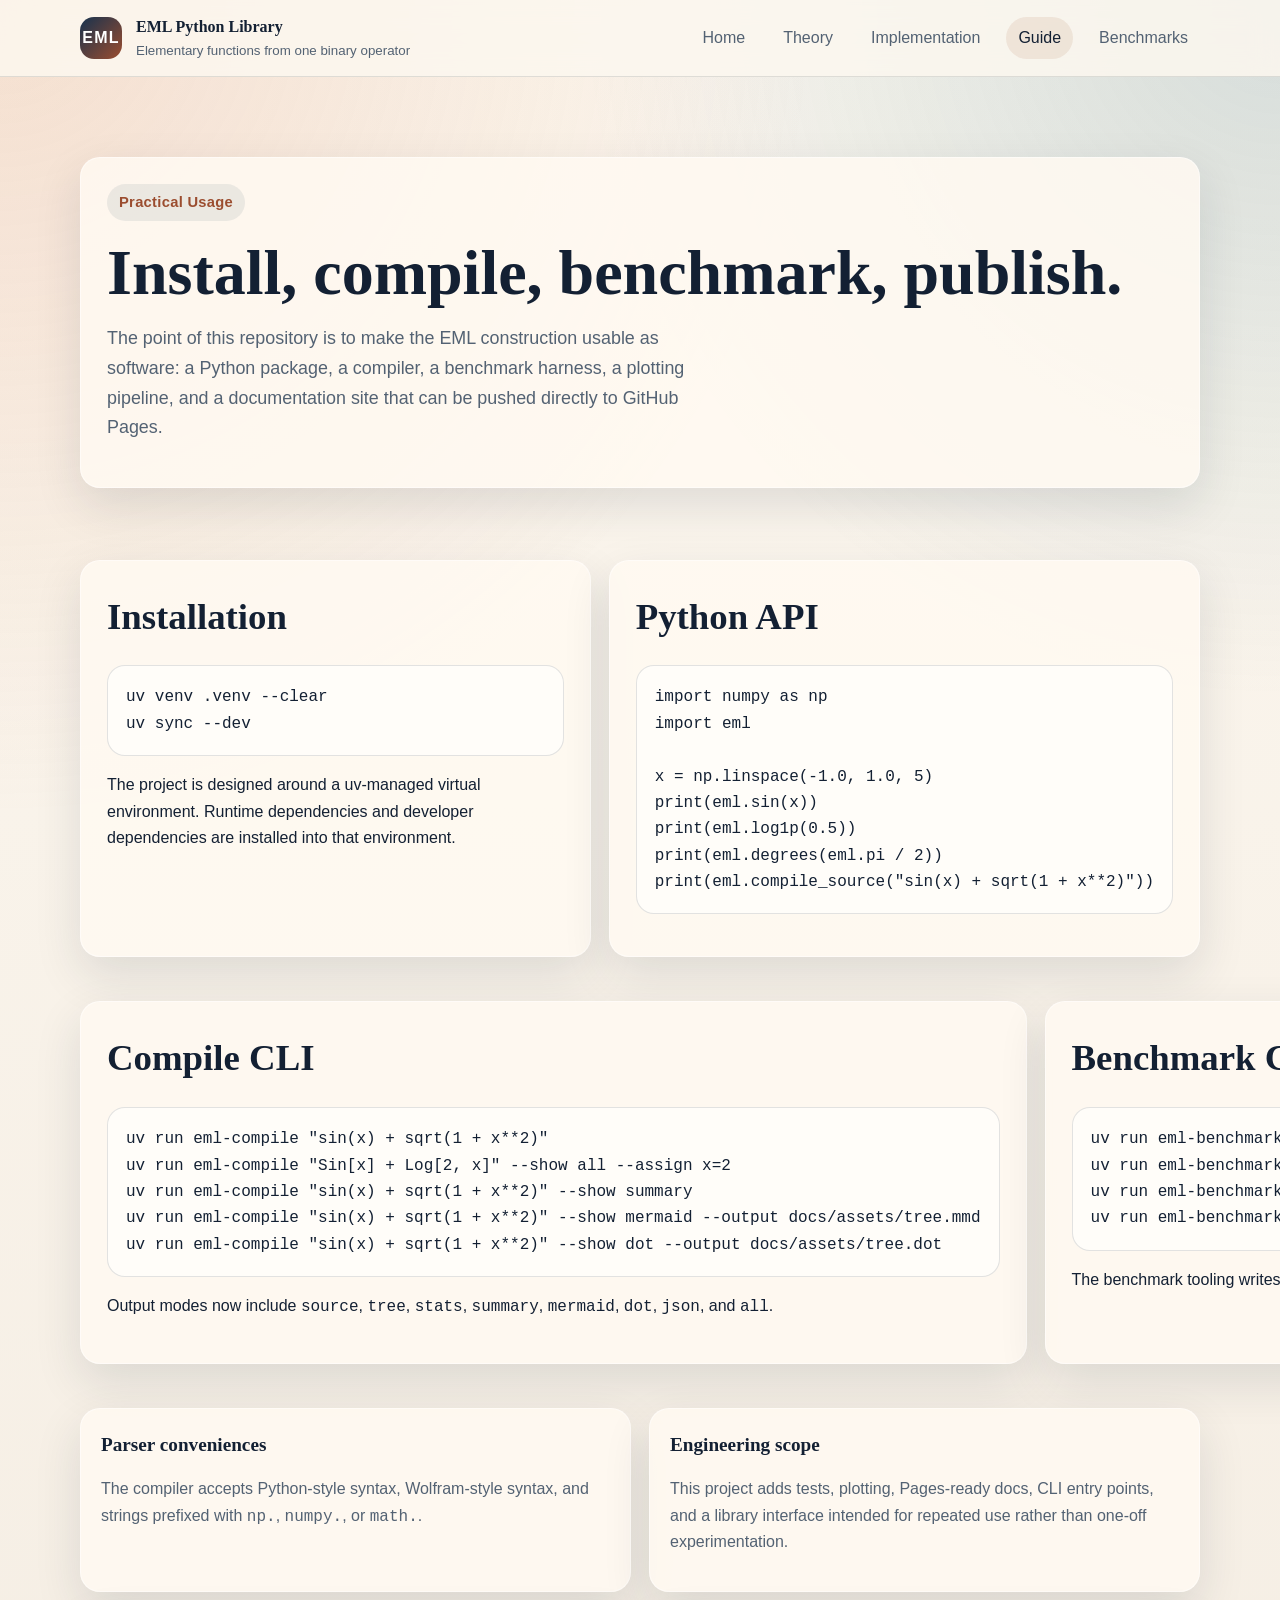
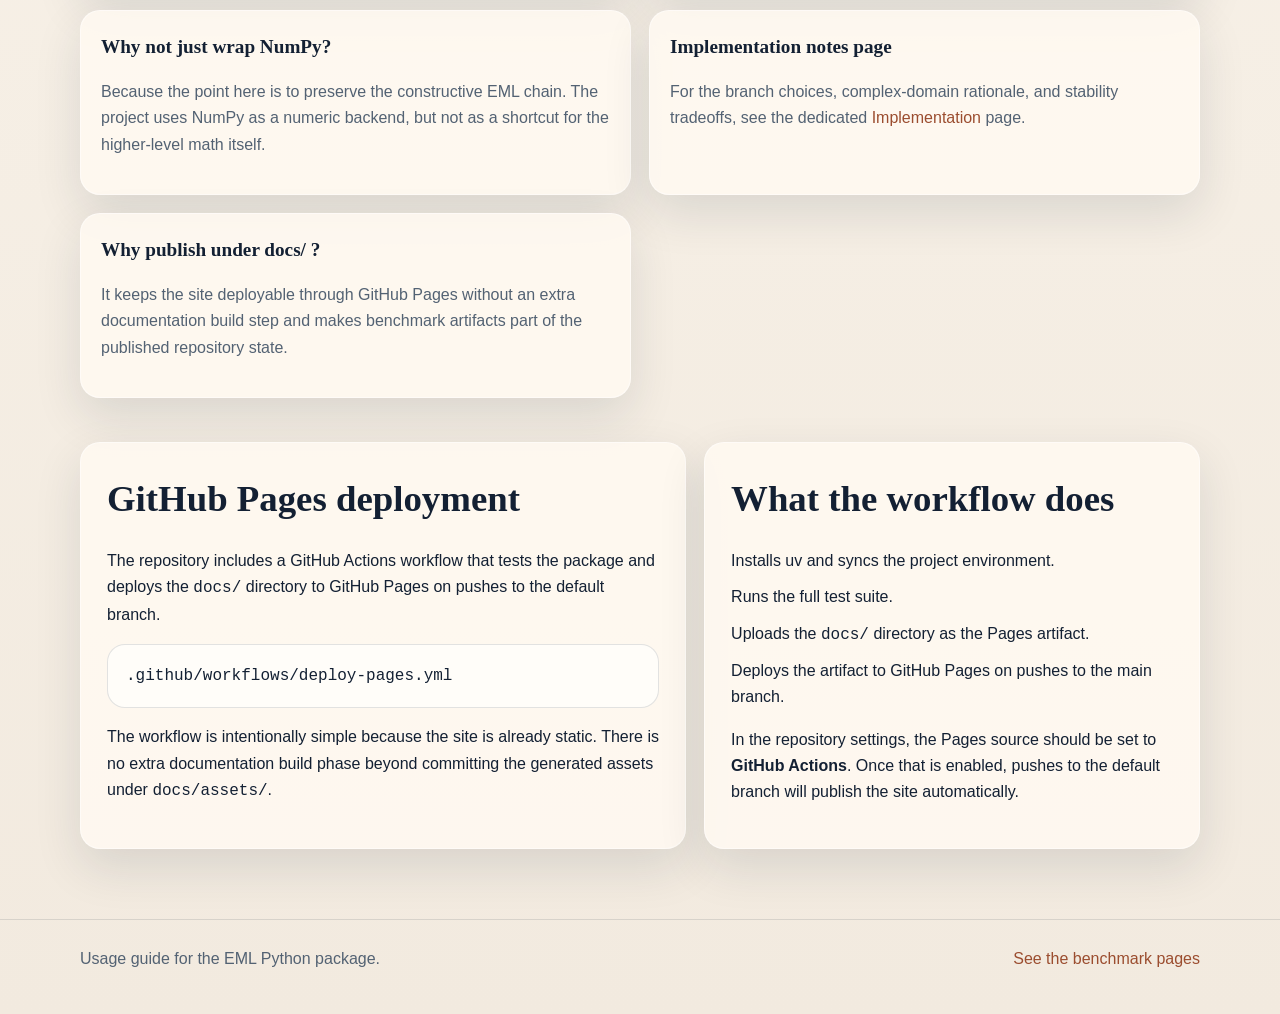
==== docs/guide.html @ c5f2e176 "Initial EML implementation" ====
<!DOCTYPE html>
<html lang="en">
  <head>
    <meta charset="utf-8" />
    <meta name="viewport" content="width=device-width, initial-scale=1" />
    <title>EML Guide</title>
    <meta name="description" content="Installation, Python API usage, compile CLI usage, and benchmark commands for the EML library." />
    <link rel="stylesheet" href="assets/site.css" />
  </head>
  <body>
    <div class="site-shell">
      <header class="site-header">
        <div class="site-header-inner">
          <a class="brand" href="index.html">
            <span class="brand-mark">EML</span>
            <span class="brand-copy">
              <strong>EML Python Library</strong>
              <small>Elementary functions from one binary operator</small>
            </span>
          </a>
          <nav class="nav">
            <a href="index.html">Home</a>
            <a href="theory.html">Theory</a>
            <a href="implementation.html">Implementation</a>
            <a class="active" href="guide.html">Guide</a>
            <a href="benchmarks.html">Benchmarks</a>
          </nav>
        </div>
      </header>

      <main class="content">
        <section class="hero">
          <div class="hero-card">
            <span class="eyebrow">Practical Usage</span>
            <h1>Install, compile, benchmark, publish.</h1>
            <p class="lead">
              The point of this repository is to make the EML construction usable as software: a Python package, a compiler, a benchmark harness,
              a plotting pipeline, and a documentation site that can be pushed directly to GitHub Pages.
            </p>
          </div>
        </section>

        <section class="section two-column">
          <article class="panel">
            <h2>Installation</h2>
            <pre class="code-block">uv venv .venv --clear
uv sync --dev</pre>
            <p>
              The project is designed around a uv-managed virtual environment. Runtime dependencies and developer dependencies are installed into that environment.
            </p>
          </article>
          <article class="panel">
            <h2>Python API</h2>
            <pre class="code-block">import numpy as np
import eml

x = np.linspace(-1.0, 1.0, 5)
print(eml.sin(x))
print(eml.log1p(0.5))
print(eml.degrees(eml.pi / 2))
print(eml.compile_source("sin(x) + sqrt(1 + x**2)"))</pre>
          </article>
        </section>

        <section class="section two-column">
          <article class="panel">
            <h2>Compile CLI</h2>
            <pre class="code-block">uv run eml-compile "sin(x) + sqrt(1 + x**2)"
uv run eml-compile "Sin[x] + Log[2, x]" --show all --assign x=2
uv run eml-compile "sin(x) + sqrt(1 + x**2)" --show summary
uv run eml-compile "sin(x) + sqrt(1 + x**2)" --show mermaid --output docs/assets/tree.mmd
uv run eml-compile "sin(x) + sqrt(1 + x**2)" --show dot --output docs/assets/tree.dot</pre>
            <p>
              Output modes now include <code>source</code>, <code>tree</code>, <code>stats</code>, <code>summary</code>, <code>mermaid</code>, <code>dot</code>, <code>json</code>, and <code>all</code>.
            </p>
          </article>
          <article class="panel">
            <h2>Benchmark CLI</h2>
            <pre class="code-block">uv run eml-benchmark
uv run eml-benchmark --cases exp log sin --sample-count 8192 --repeats 7 --output benchmark_results/report.json
uv run eml-benchmark --output-dir benchmark_results/full_suite --plot-dir benchmark_results/full_suite/plots
uv run eml-benchmark-plot --bundle-dir benchmark_results/full_suite --output-dir benchmark_results/full_suite/plots</pre>
            <p>
              The benchmark tooling writes structured JSON and CSV reports, grouped summary tables, and PNG plots that can be published directly under <code>docs/</code>.
            </p>
          </article>
        </section>

        <section class="section card-grid">
          <article class="feature-card">
            <h3>Parser conveniences</h3>
            <p>
              The compiler accepts Python-style syntax, Wolfram-style syntax, and strings prefixed with <code>np.</code>, <code>numpy.</code>, or <code>math.</code>.
            </p>
          </article>
          <article class="feature-card">
            <h3>Engineering scope</h3>
            <p>
              This project adds tests, plotting, Pages-ready docs, CLI entry points, and a library interface intended for repeated use rather than one-off experimentation.
            </p>
          </article>
          <article class="feature-card">
            <h3>Why not just wrap NumPy?</h3>
            <p>
              Because the point here is to preserve the constructive EML chain. The project uses NumPy as a numeric backend, but not as a shortcut for the higher-level math itself.
            </p>
          </article>
          <article class="feature-card">
            <h3>Implementation notes page</h3>
            <p>
              For the branch choices, complex-domain rationale, and stability tradeoffs, see the dedicated <a href="implementation.html">Implementation</a> page.
            </p>
          </article>
          <article class="feature-card">
            <h3>Why publish under docs/ ?</h3>
            <p>
              It keeps the site deployable through GitHub Pages without an extra documentation build step and makes benchmark artifacts part of the published repository state.
            </p>
          </article>
        </section>

        <section class="section two-column">
          <article class="panel">
            <h2>GitHub Pages deployment</h2>
            <p>
              The repository includes a GitHub Actions workflow that tests the package and deploys the <code>docs/</code> directory to GitHub Pages on pushes to the default branch.
            </p>
            <pre class="code-block">.github/workflows/deploy-pages.yml</pre>
            <p>
              The workflow is intentionally simple because the site is already static. There is no extra documentation build phase beyond committing the generated assets under <code>docs/assets/</code>.
            </p>
          </article>
          <article class="panel">
            <h2>What the workflow does</h2>
            <ul class="clean">
              <li>Installs uv and syncs the project environment.</li>
              <li>Runs the full test suite.</li>
              <li>Uploads the <code>docs/</code> directory as the Pages artifact.</li>
              <li>Deploys the artifact to GitHub Pages on pushes to the main branch.</li>
            </ul>
            <p>
              In the repository settings, the Pages source should be set to <strong>GitHub Actions</strong>. Once that is enabled, pushes to the default branch will publish the site automatically.
            </p>
          </article>
        </section>
      </main>

      <footer class="site-footer">
        <div class="site-footer-inner">
          <span>Usage guide for the EML Python package.</span>
          <span><a href="benchmarks.html">See the benchmark pages</a></span>
        </div>
      </footer>
    </div>
  </body>
</html>
---- docs/assets/site.css ----
:root {
  --ink: #132033;
  --muted: #536273;
  --accent: #9b4d2f;
  --accent-soft: #d8895f;
  --paper: #fffaf2;
  --paper-2: #f4ecdf;
  --panel: rgba(255, 250, 242, 0.86);
  --line: rgba(19, 32, 51, 0.12);
  --shadow: 0 18px 48px rgba(26, 39, 58, 0.12);
  --radius: 20px;
}

* {
  box-sizing: border-box;
}

html {
  scroll-behavior: smooth;
}

body {
  margin: 0;
  color: var(--ink);
  background:
    radial-gradient(circle at top left, rgba(216, 137, 95, 0.22), transparent 28%),
    radial-gradient(circle at top right, rgba(40, 104, 123, 0.18), transparent 24%),
    linear-gradient(180deg, #fcf7ef 0%, #f2eadf 100%);
  font-family: "Avenir Next", "Segoe UI", "Helvetica Neue", sans-serif;
  line-height: 1.65;
}

a {
  color: var(--accent);
  text-decoration: none;
}

a:hover {
  text-decoration: underline;
}

code,
pre {
  font-family: "JetBrains Mono", "Cascadia Code", "SFMono-Regular", monospace;
}

.site-shell {
  min-height: 100vh;
}

.site-header {
  position: sticky;
  top: 0;
  z-index: 20;
  backdrop-filter: blur(14px);
  background: rgba(252, 247, 239, 0.85);
  border-bottom: 1px solid var(--line);
}

.site-header-inner,
.content,
.site-footer-inner {
  width: min(1120px, calc(100% - 32px));
  margin: 0 auto;
}

.site-header-inner {
  display: flex;
  align-items: center;
  justify-content: space-between;
  gap: 20px;
  padding: 14px 0;
}

.brand {
  display: flex;
  align-items: center;
  gap: 14px;
  color: var(--ink);
}

.brand-mark {
  width: 42px;
  height: 42px;
  display: grid;
  place-items: center;
  border-radius: 14px;
  background: linear-gradient(135deg, #17324e, #9b4d2f);
  color: white;
  font-weight: 700;
  letter-spacing: 0.08em;
}

.brand-copy strong,
h1,
h2,
h3 {
  font-family: "Iowan Old Style", "Palatino Linotype", "Book Antiqua", Georgia, serif;
}

.brand-copy small {
  display: block;
  color: var(--muted);
}

.nav {
  display: flex;
  gap: 14px;
  flex-wrap: wrap;
}

.nav a {
  padding: 8px 12px;
  border-radius: 999px;
  color: var(--muted);
}

.nav a.active,
.nav a:hover {
  background: rgba(155, 77, 47, 0.1);
  color: var(--ink);
  text-decoration: none;
}

.hero {
  padding: 68px 0 28px;
}

.hero-grid {
  display: grid;
  grid-template-columns: 1.45fr 0.95fr;
  gap: 26px;
}

.hero-card,
.panel,
.metric-card,
.note-card,
.feature-card,
.figure-card,
.callout,
.table-wrap {
  background: var(--panel);
  border: 1px solid rgba(255, 255, 255, 0.5);
  box-shadow: var(--shadow);
  border-radius: var(--radius);
}

.hero-card,
.panel,
.callout,
.figure-card,
.table-wrap {
  padding: 26px;
}

.eyebrow {
  display: inline-flex;
  align-items: center;
  gap: 8px;
  padding: 6px 12px;
  border-radius: 999px;
  background: rgba(23, 50, 78, 0.08);
  color: var(--accent);
  font-size: 0.92rem;
  font-weight: 600;
  letter-spacing: 0.02em;
}

h1 {
  font-size: clamp(2.3rem, 5vw, 4rem);
  line-height: 1.06;
  margin: 18px 0;
}

h2 {
  font-size: clamp(1.6rem, 3vw, 2.3rem);
  margin: 0 0 18px;
}

h3 {
  font-size: 1.2rem;
  margin: 0 0 12px;
}

.lead {
  font-size: 1.12rem;
  color: var(--muted);
  max-width: 60ch;
}

.equation-band {
  margin-top: 24px;
  padding: 18px 20px;
  border-radius: 18px;
  background: linear-gradient(135deg, rgba(19, 32, 51, 0.92), rgba(29, 68, 87, 0.9));
  color: white;
}

.equation-band code {
  font-size: clamp(1rem, 2vw, 1.25rem);
}

.hero-actions {
  display: flex;
  gap: 12px;
  flex-wrap: wrap;
  margin-top: 22px;
}

.button {
  display: inline-flex;
  align-items: center;
  justify-content: center;
  padding: 12px 18px;
  border-radius: 999px;
  background: var(--ink);
  color: white;
  font-weight: 600;
}

.button.secondary {
  background: rgba(19, 32, 51, 0.08);
  color: var(--ink);
}

.button:hover {
  text-decoration: none;
}

.metric-grid,
.feature-grid,
.two-column,
.figure-grid,
.card-grid {
  display: grid;
  gap: 18px;
}

.metric-grid,
.feature-grid,
.card-grid {
  grid-template-columns: repeat(2, minmax(0, 1fr));
}

.metric-card,
.note-card,
.feature-card {
  padding: 20px;
}

.metric-card strong {
  display: block;
  font-size: 2rem;
  font-family: "Iowan Old Style", "Palatino Linotype", serif;
}

.metric-card span,
.note-card p,
.feature-card p,
.muted {
  color: var(--muted);
}

.content {
  padding: 12px 0 70px;
}

.section {
  margin-top: 44px;
}

.two-column {
  grid-template-columns: 1.1fr 0.9fr;
}

.formula-block,
.code-block {
  padding: 18px;
  border-radius: 18px;
  background: #fffdf9;
  border: 1px solid var(--line);
  overflow-x: auto;
}

.formula-block {
  white-space: pre-wrap;
}

.figure-grid {
  grid-template-columns: repeat(2, minmax(0, 1fr));
}

.figure-card img {
  width: 100%;
  display: block;
  border-radius: 14px;
  border: 1px solid var(--line);
  background: white;
}

.caption {
  margin-top: 12px;
  color: var(--muted);
  font-size: 0.95rem;
}

table {
  width: 100%;
  border-collapse: collapse;
}

th,
td {
  padding: 12px 14px;
  border-bottom: 1px solid var(--line);
  text-align: left;
}

th {
  color: var(--muted);
  font-weight: 700;
}

.site-footer {
  border-top: 1px solid var(--line);
  padding: 26px 0 44px;
}

.site-footer-inner {
  color: var(--muted);
  display: flex;
  justify-content: space-between;
  gap: 16px;
  flex-wrap: wrap;
}

ul.clean {
  list-style: none;
  padding: 0;
  margin: 0;
}

ul.clean li + li {
  margin-top: 10px;
}

@media (max-width: 900px) {
  .hero-grid,
  .two-column,
  .figure-grid,
  .metric-grid,
  .feature-grid,
  .card-grid {
    grid-template-columns: 1fr;
  }

  .site-header-inner {
    align-items: flex-start;
    flex-direction: column;
  }
}
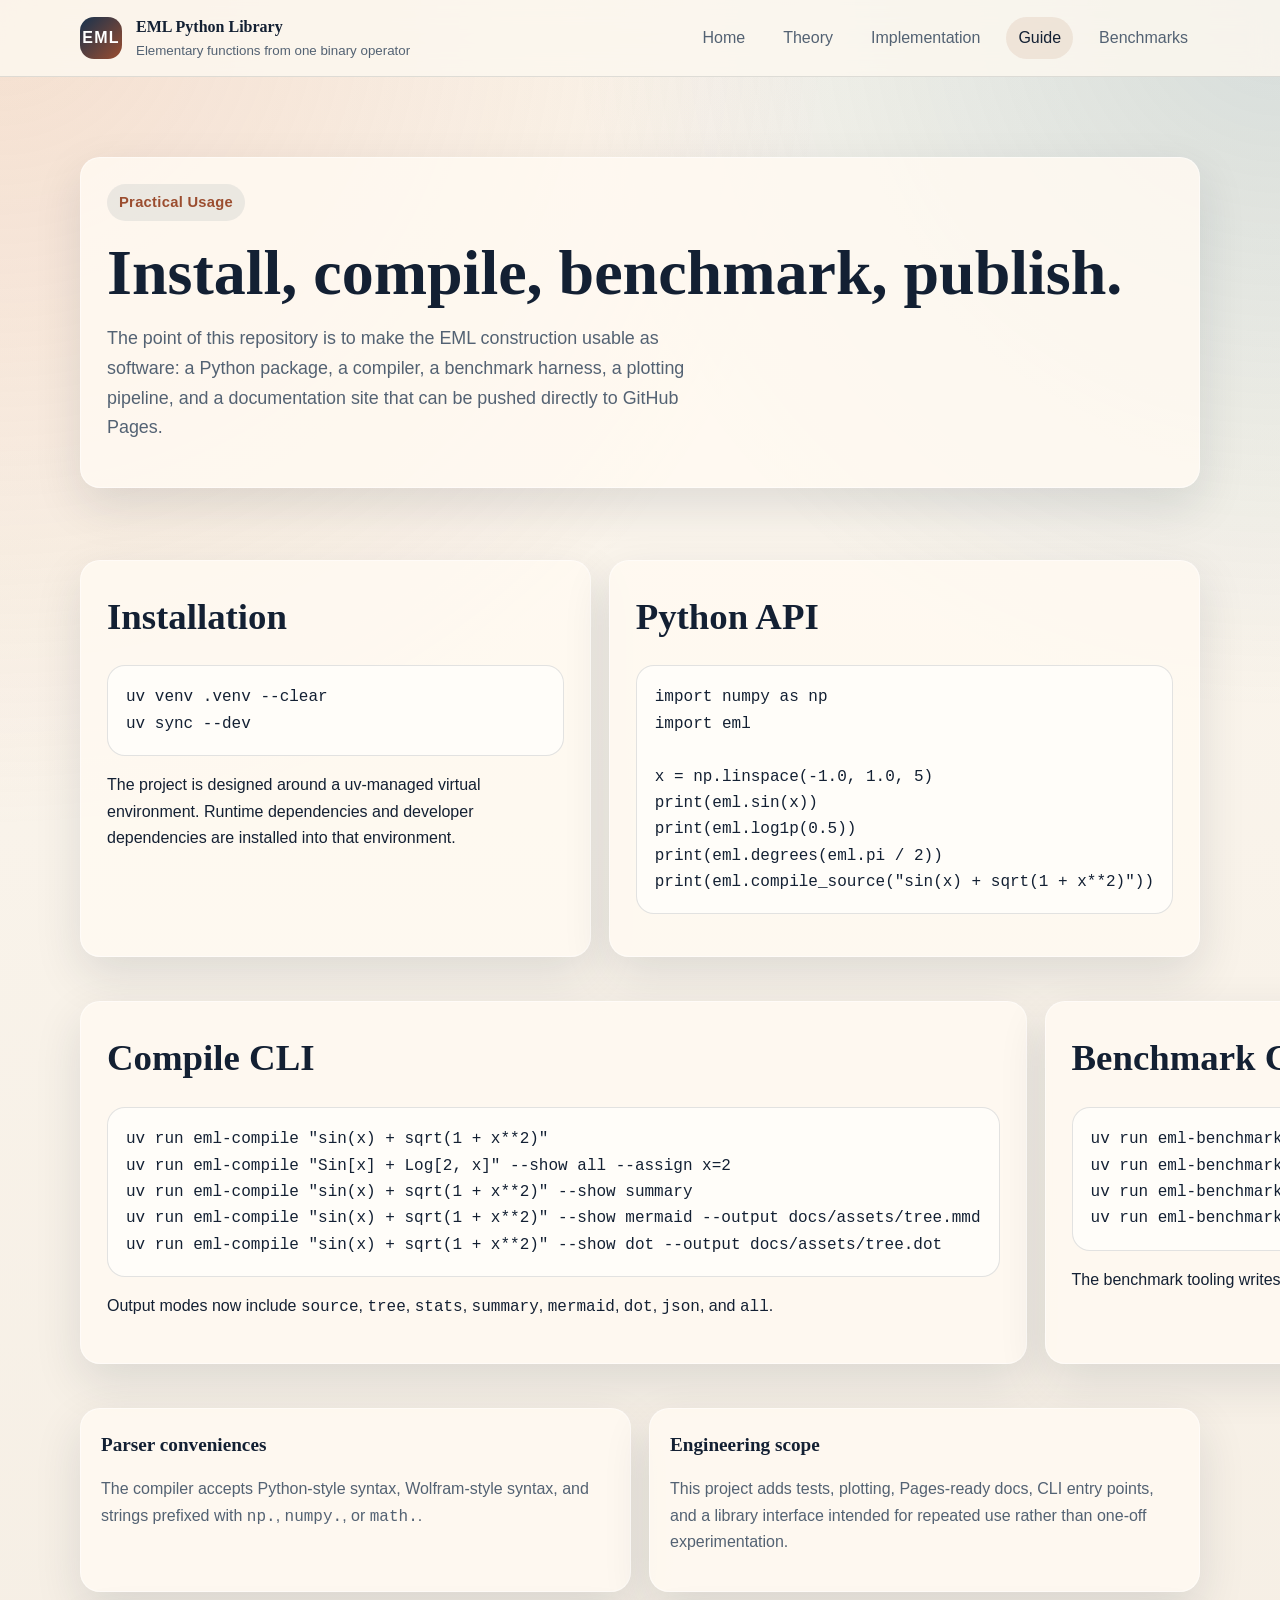
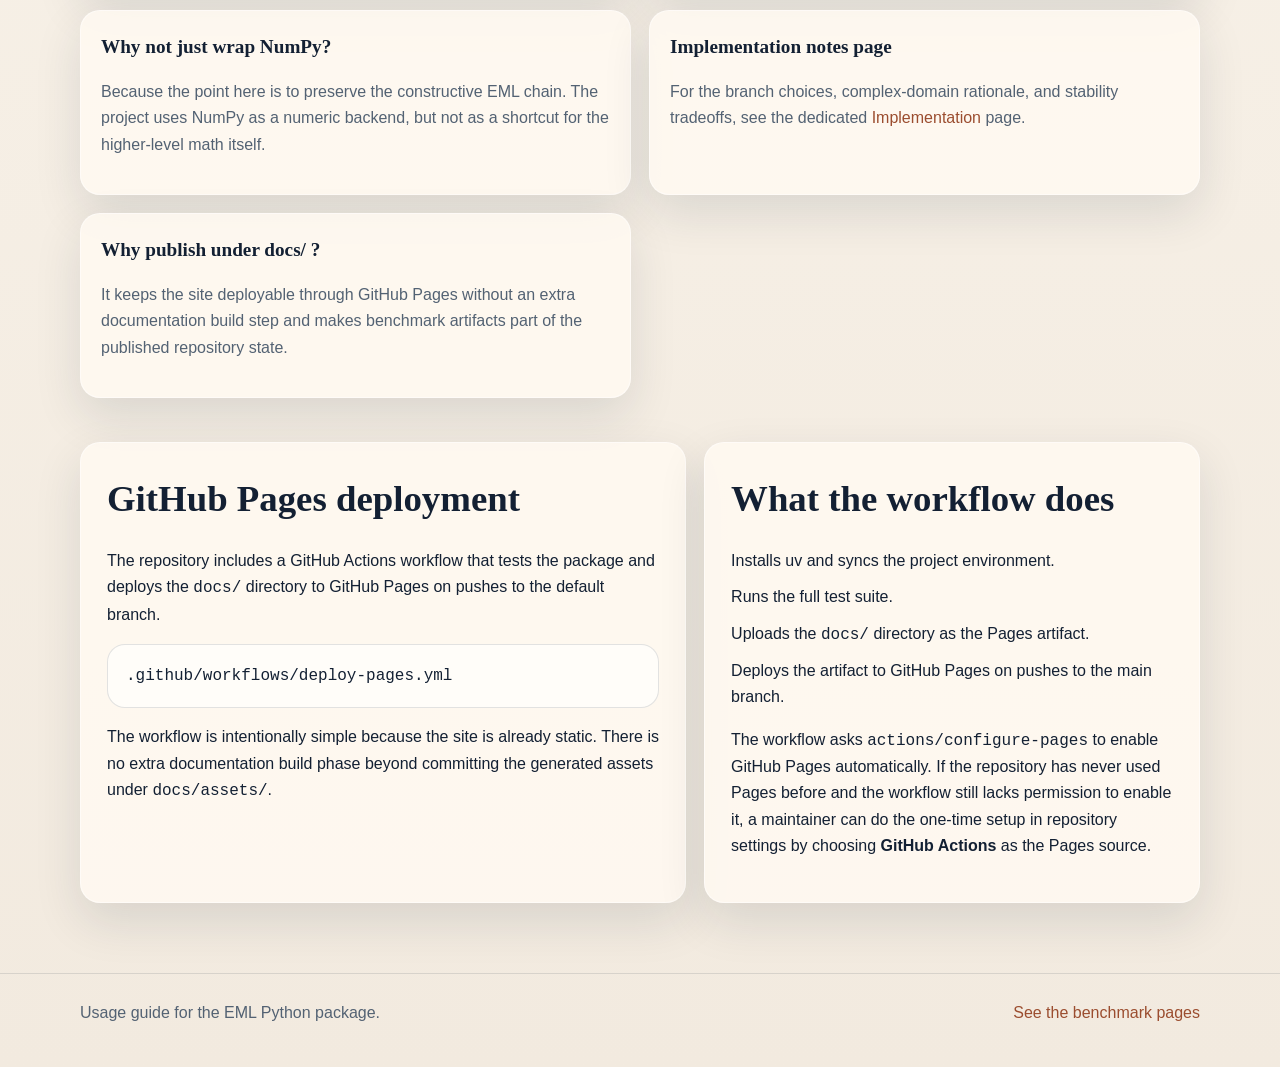
==== commit c5a693d6: "Fix GitHub Pages auto-enable" ====
--- a/docs/guide.html
+++ b/docs/guide.html
@@ -139,7 +139,7 @@
               <li>Deploys the artifact to GitHub Pages on pushes to the main branch.</li>
             </ul>
             <p>
-              In the repository settings, the Pages source should be set to <strong>GitHub Actions</strong>. Once that is enabled, pushes to the default branch will publish the site automatically.
+              The workflow asks <code>actions/configure-pages</code> to enable GitHub Pages automatically. If the repository has never used Pages before and the workflow still lacks permission to enable it, a maintainer can do the one-time setup in repository settings by choosing <strong>GitHub Actions</strong> as the Pages source.
             </p>
           </article>
         </section>
